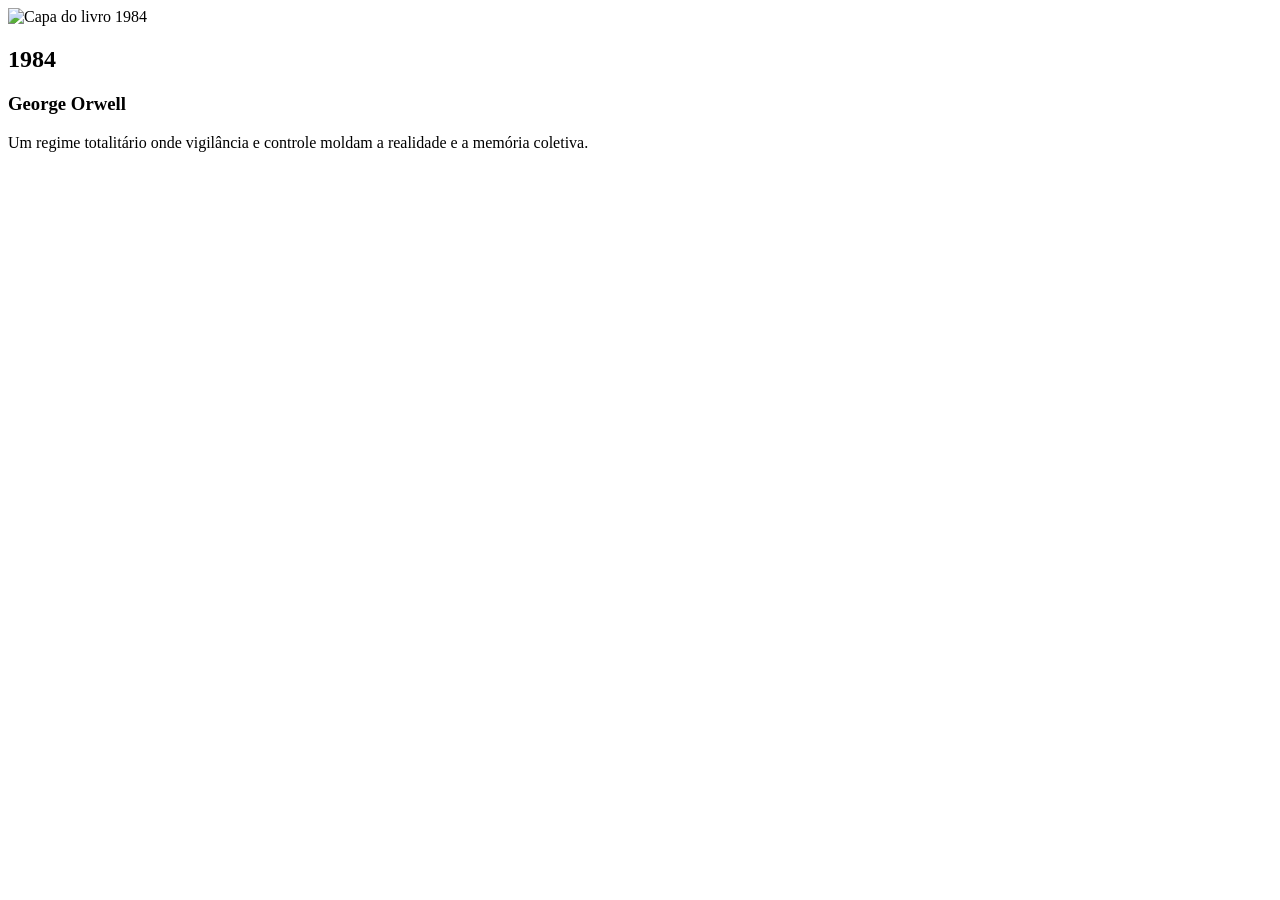
==== biblioteca.html @ bd0d9b0d "biblioteca" ====
<!DOCTYPE html>
<html lang="pt-BR">
<head>
    <meta charset="UTF-8">
    <meta name="viewport" content="width=device-width, initial-scale=1.0">
    <link rel="stylesheet" href="style.css">
    <title>Biblioteca</title>
</head>
<body>

<section class="biblioteca">
    <article class="arquivo">
        <img src="capas/1984.jpg" alt="Capa do livro 1984">

        <div class="livro-info">
        <h2>1984</h2>
        <h3>George Orwell</h3>
        <p>
            Um regime totalitário onde vigilância e controle moldam a
            realidade e a memória coletiva.
        </p>
        </div>
    </article>
</section>

    
</body>
</html>
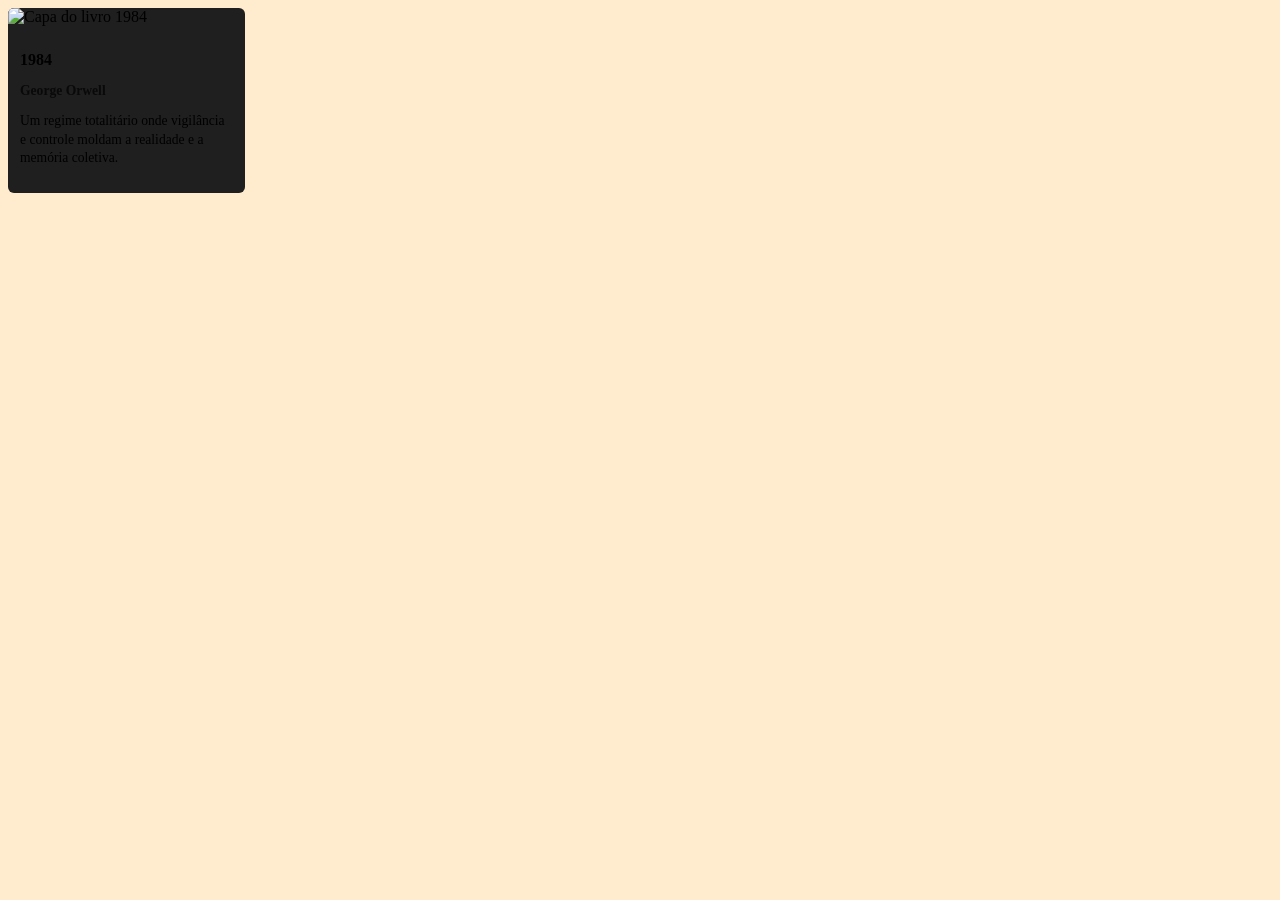
==== commit 38a75fa3: "wrger" ====
--- a/biblioteca.html
+++ b/biblioteca.html
@@ -5,6 +5,13 @@
     <meta name="viewport" content="width=device-width, initial-scale=1.0">
     <link rel="stylesheet" href="style.css">
     <title>Biblioteca</title>
+    <style>
+
+        body{
+            background-color: blanchedalmond;
+        }
+
+    </style>
 </head>
 <body>
 
--- a/style.css
+++ b/style.css
@@ -0,0 +1,37 @@
+.biblioteca {
+  display: grid;
+  grid-template-columns: repeat(auto-fill, minmax(220px, 1fr));
+  gap: 20px;
+}
+
+.arquivo {
+  background: #1f1f1f;
+  border-radius: 6px;
+  overflow: hidden;
+}
+
+.arquivo img {
+  width: 100%;
+  height: 300px;
+  object-fit: cover;
+}
+
+.livro-info {
+  padding: 12px;
+}
+
+.livro-info h2 {
+  font-size: 1rem;
+  margin-bottom: 2px;
+}
+
+.livro-info h3 {
+  font-size: 0.85rem;
+  opacity: 0.7;
+  margin-bottom: 8px;
+}
+
+.livro-info p {
+  font-size: 0.85rem;
+  line-height: 1.35;
+}
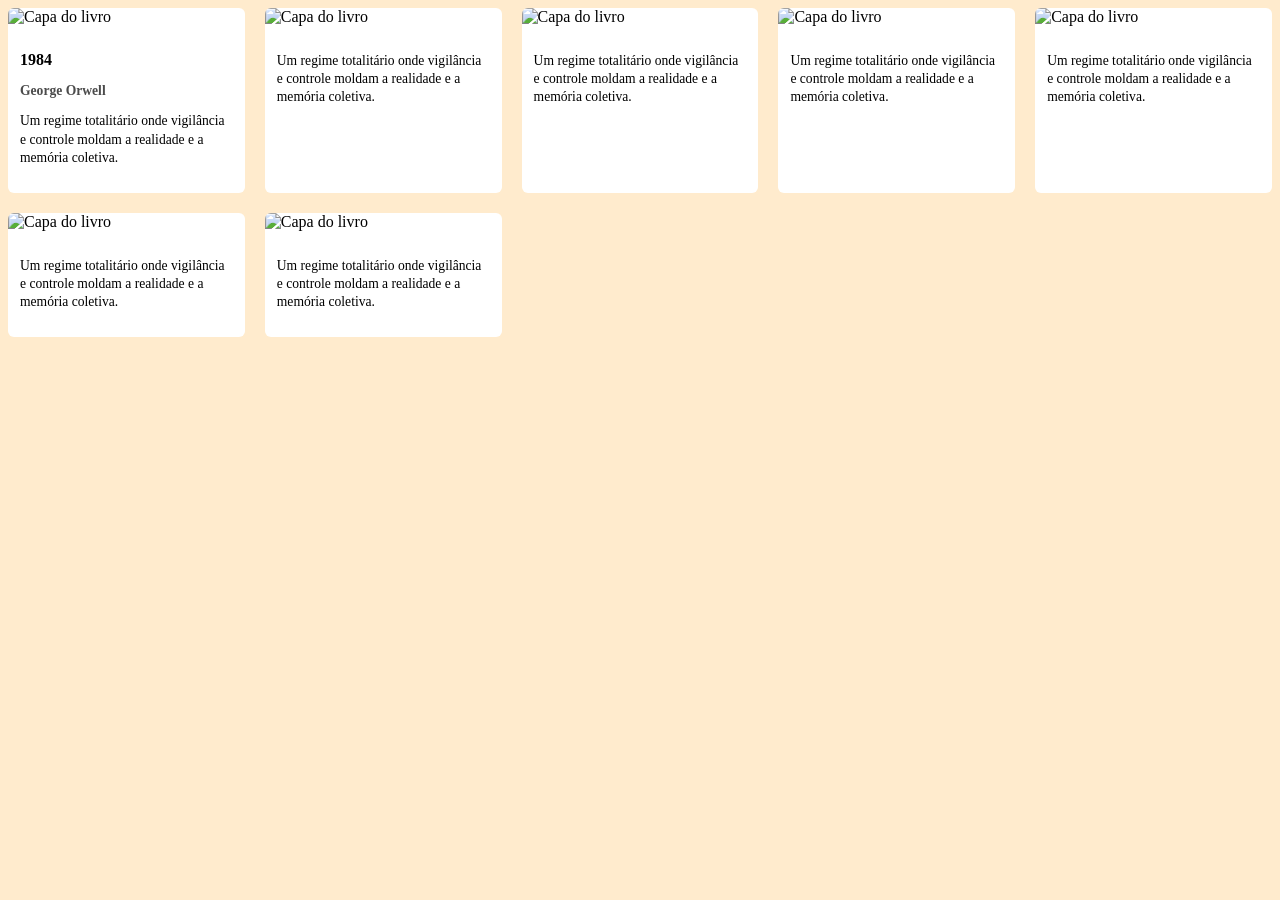
==== commit c2d3ea32: "ere" ====
--- a/biblioteca.html
+++ b/biblioteca.html
@@ -17,11 +17,89 @@
 
 <section class="biblioteca">
     <article class="arquivo">
-        <img src="capas/1984.jpg" alt="Capa do livro 1984">
+        <img src="https://cdl-static.s3-sa-east-1.amazonaws.com/covers/gg/9788535932966/1984-edicao-especial.jpg" alt="Capa do livro ">
 
         <div class="livro-info">
         <h2>1984</h2>
         <h3>George Orwell</h3>
+        <p>
+            Um regime totalitário onde vigilância e controle moldam a
+            realidade e a memória coletiva.
+        </p>
+        </div>
+    </article>
+
+    <article class="arquivo">
+        <img src="capas/1984.jpg" alt="Capa do livro ">
+
+        <div class="livro-info">
+        <h2> </h2>
+        <h3> </h3>
+        <p>
+            Um regime totalitário onde vigilância e controle moldam a
+            realidade e a memória coletiva.
+        </p>
+        </div>
+    </article>
+
+    <article class="arquivo">
+        <img src="capas/1984.jpg" alt="Capa do livro ">
+
+        <div class="livro-info">
+        <h2> </h2>
+        <h3> </h3>
+        <p>
+            Um regime totalitário onde vigilância e controle moldam a
+            realidade e a memória coletiva.
+        </p>
+        </div>
+    </article>
+
+    <article class="arquivo">
+        <img src="capas/1984.jpg" alt="Capa do livro ">
+
+        <div class="livro-info">
+        <h2> </h2>
+        <h3> </h3>
+        <p>
+            Um regime totalitário onde vigilância e controle moldam a
+            realidade e a memória coletiva.
+        </p>
+        </div>
+    </article>
+
+    <article class="arquivo">
+        <img src="capas/1984.jpg" alt="Capa do livro ">
+
+        <div class="livro-info">
+        <h2> </h2>
+        <h3> </h3>
+        <p>
+            Um regime totalitário onde vigilância e controle moldam a
+            realidade e a memória coletiva.
+        </p>
+        </div>
+    </article>
+
+    <article class="arquivo">
+        <img src="capas/1984.jpg" alt="Capa do livro ">
+
+        <div class="livro-info">
+        <h2> </h2>
+        <h3> </h3>
+        <p>
+            Um regime totalitário onde vigilância e controle moldam a
+            realidade e a memória coletiva.
+        </p>
+        </div>
+    </article>
+
+    <article class="arquivo">
+        <img src="capas/1984.jpg" alt="Capa do livro ">
+
+        <div class="livro-info">
+        <h2> </h2>
+        <h3> </h3>
         <p>
             Um regime totalitário onde vigilância e controle moldam a
             realidade e a memória coletiva.
--- a/style.css
+++ b/style.css
@@ -5,7 +5,7 @@
 }
 
 .arquivo {
-  background: #1f1f1f;
+  background-color: #ffffff;
   border-radius: 6px;
   overflow: hidden;
 }
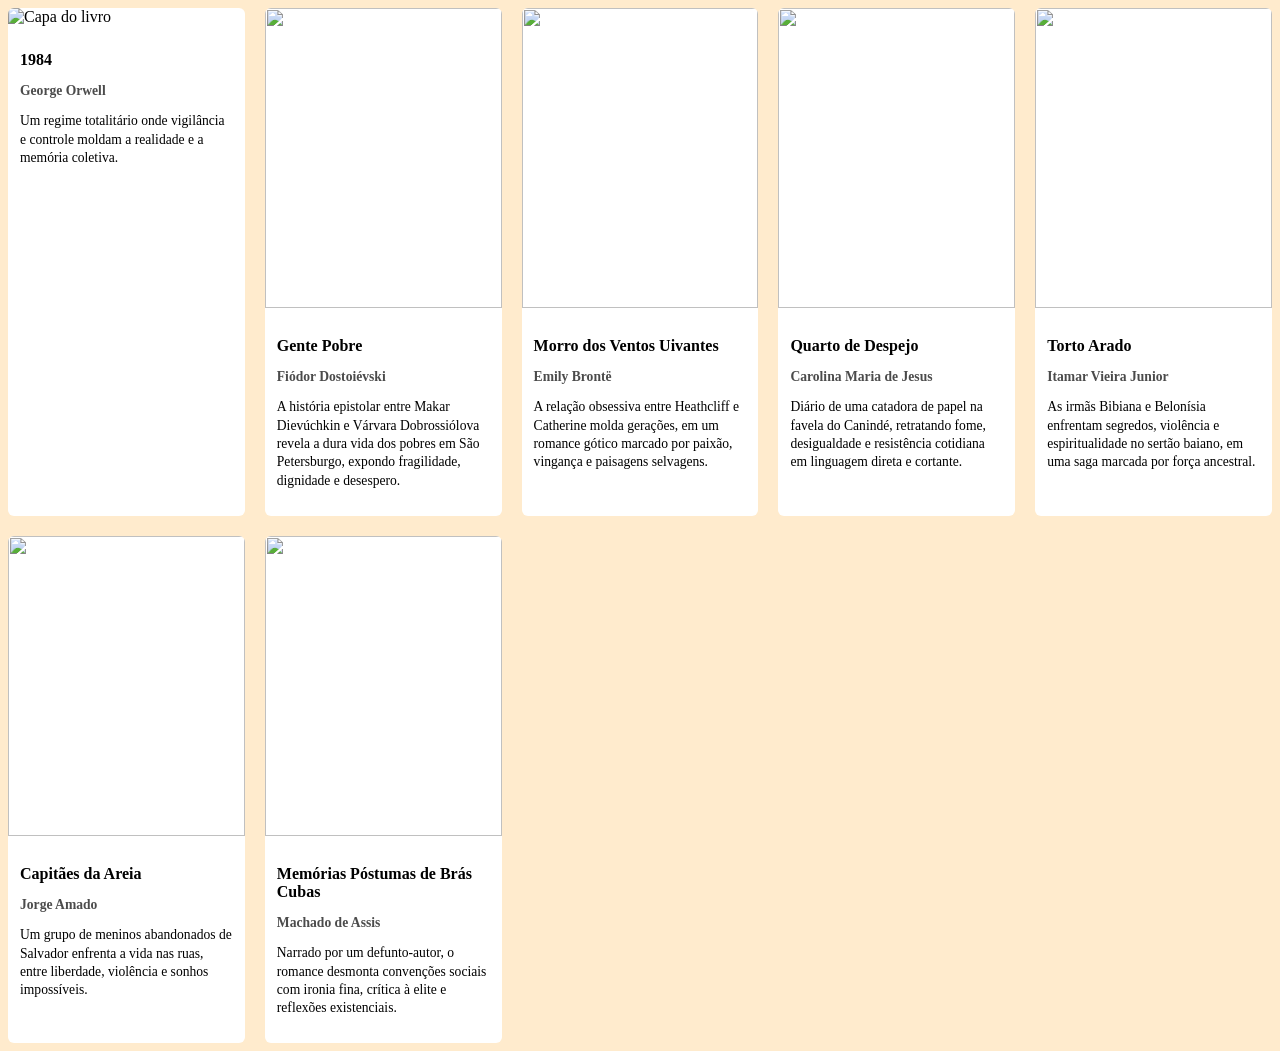
==== commit e43129d6: "biblioteca" ====
--- a/biblioteca.html
+++ b/biblioteca.html
@@ -30,82 +30,79 @@
     </article>
 
     <article class="arquivo">
-        <img src="capas/1984.jpg" alt="Capa do livro ">
+    <img src="">
 
-        <div class="livro-info">
-        <h2> </h2>
-        <h3> </h3>
+    <div class="livro-info">
+        <h2>Gente Pobre</h2>
+        <h3>Fiódor Dostoiévski</h3>
         <p>
-            Um regime totalitário onde vigilância e controle moldam a
-            realidade e a memória coletiva.
+            A história epistolar entre Makar Dievúchkin e Várvara Dobrossiólova revela a dura vida dos pobres em São Petersburgo, expondo fragilidade, dignidade e desespero.
         </p>
-        </div>
-    </article>
+    </div>
+</article>
 
-    <article class="arquivo">
-        <img src="capas/1984.jpg" alt="Capa do livro ">
+<article class="arquivo">
+    <img src="">
 
-        <div class="livro-info">
-        <h2> </h2>
-        <h3> </h3>
+    <div class="livro-info">
+        <h2>Morro dos Ventos Uivantes</h2>
+        <h3>Emily Brontë</h3>
         <p>
-            Um regime totalitário onde vigilância e controle moldam a
-            realidade e a memória coletiva.
+            A relação obsessiva entre Heathcliff e Catherine molda gerações, em um romance gótico marcado por paixão, vingança e paisagens selvagens.
         </p>
-        </div>
-    </article>
+    </div>
+</article>
 
-    <article class="arquivo">
-        <img src="capas/1984.jpg" alt="Capa do livro ">
+<article class="arquivo">
+    <img src="">
 
-        <div class="livro-info">
-        <h2> </h2>
-        <h3> </h3>
+    <div class="livro-info">
+        <h2>Quarto de Despejo</h2>
+        <h3>Carolina Maria de Jesus</h3>
         <p>
-            Um regime totalitário onde vigilância e controle moldam a
-            realidade e a memória coletiva.
+            Diário de uma catadora de papel na favela do Canindé, retratando fome, desigualdade e resistência cotidiana em linguagem direta e cortante.
         </p>
-        </div>
-    </article>
+    </div>
+</article>
 
-    <article class="arquivo">
-        <img src="capas/1984.jpg" alt="Capa do livro ">
+<article class="arquivo">
+    <img src="">
 
-        <div class="livro-info">
-        <h2> </h2>
-        <h3> </h3>
+    <div class="livro-info">
+        <h2>Torto Arado</h2>
+        <h3>Itamar Vieira Junior</h3>
         <p>
-            Um regime totalitário onde vigilância e controle moldam a
-            realidade e a memória coletiva.
+            As irmãs Bibiana e Belonísia enfrentam segredos, violência e espiritualidade no sertão baiano, em uma saga marcada por força ancestral.
         </p>
-        </div>
-    </article>
+    </div>
+</article>
 
-    <article class="arquivo">
-        <img src="capas/1984.jpg" alt="Capa do livro ">
+<article class="arquivo">
+    <img src="">
 
-        <div class="livro-info">
-        <h2> </h2>
-        <h3> </h3>
+    <div class="livro-info">
+        <h2>Capitães da Areia</h2>
+        <h3>Jorge Amado</h3>
         <p>
-            Um regime totalitário onde vigilância e controle moldam a
-            realidade e a memória coletiva.
+            Um grupo de meninos abandonados de Salvador enfrenta a vida nas ruas, entre liberdade, violência e sonhos impossíveis.
         </p>
-        </div>
-    </article>
+    </div>
+</article>
 
-    <article class="arquivo">
-        <img src="capas/1984.jpg" alt="Capa do livro ">
+<article class="arquivo">
+    <img src="">
 
-        <div class="livro-info">
-        <h2> </h2>
-        <h3> </h3>
+    <div class="livro-info">
+        <h2>Memórias Póstumas de Brás Cubas</h2>
+        <h3>Machado de Assis</h3>
         <p>
-            Um regime totalitário onde vigilância e controle moldam a
-            realidade e a memória coletiva.
+            Narrado por um defunto-autor, o romance desmonta convenções sociais com ironia fina, crítica à elite e reflexões existenciais.
         </p>
-        </div>
-    </article>
+    </div>
+</article>
+
+
+
 </section>
 
     
